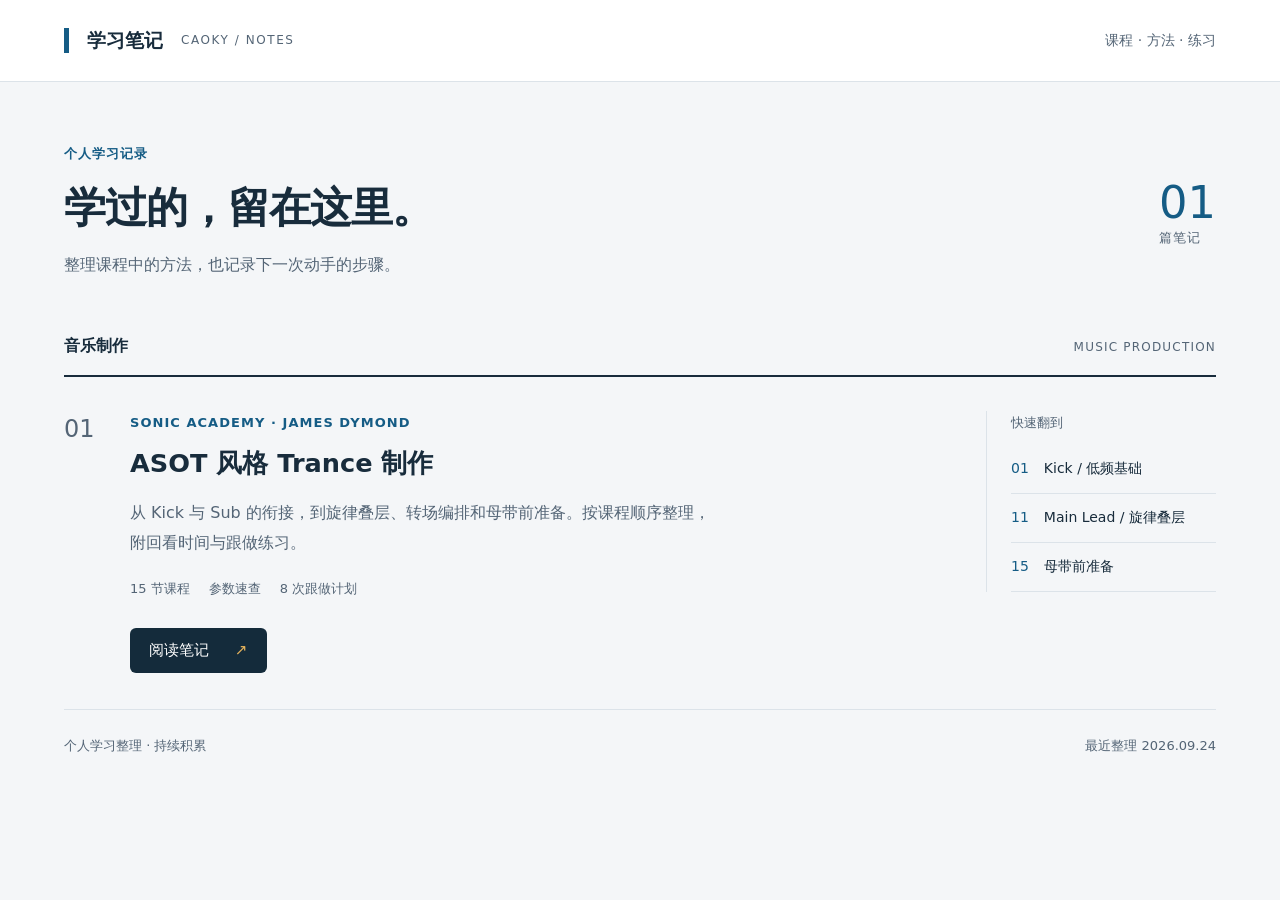
==== index.html @ b9918a4a "Publish personal learning notes with ASOT Trance course" ====
<!doctype html>
<html lang="zh-CN">
<head>
  <meta charset="utf-8">
  <meta name="viewport" content="width=device-width, initial-scale=1">
  <meta name="description" content="个人学习笔记：记录课程要点、制作方法与练习。">
  <meta name="theme-color" content="#142b3b">
  <title>学习笔记 · CAOKY</title>
  <link rel="icon" href="data:image/svg+xml,%3Csvg xmlns='http://www.w3.org/2000/svg' viewBox='0 0 32 32'%3E%3Crect width='32' height='32' rx='7' fill='%23142b3b'/%3E%3Cpath d='M9 8h14M9 16h10M9 24h14' stroke='%23e4b25c' stroke-width='3'/%3E%3C/svg%3E">
  <link rel="stylesheet" href="assets/site.css">
</head>
<body>
  <a class="skip-link" href="#main">跳到笔记列表</a>
  <header class="site-header"><a class="brand" href="./">学习笔记<span>CAOKY / NOTES</span></a><span class="header-label">课程 · 方法 · 练习</span></header>
  <main id="main" class="library" tabindex="-1">
    <div class="library-heading"><div><div class="eyebrow">个人学习记录</div><h1>学过的，留在这里。</h1><p>整理课程中的方法，也记录下一次动手的步骤。</p></div><span class="library-count">01 <span>篇笔记</span></span></div>
    <section class="note-collection" aria-labelledby="music-heading">
      <div class="collection-label"><h2 id="music-heading">音乐制作</h2><span>MUSIC PRODUCTION</span></div>
      <article class="note-entry">
        <div class="note-number" aria-hidden="true">01</div>
        <div class="note-details"><div class="eyebrow">SONIC ACADEMY · JAMES DYMOND</div><h3><a href="notes/asot-trance/">ASOT 风格 Trance 制作</a></h3><p>从 Kick 与 Sub 的衔接，到旋律叠层、转场编排和母带前准备。按课程顺序整理，附回看时间与跟做练习。</p><div class="note-meta"><span>15 节课程</span><span>参数速查</span><span>8 次跟做计划</span></div><a class="read-link" href="notes/asot-trance/">阅读笔记 <span aria-hidden="true">↗</span></a></div>
        <div class="quick-access"><span class="quick-label">快速翻到</span><a href="notes/asot-trance/#chapter-01">01 <span>Kick / 低频基础</span></a><a href="notes/asot-trance/#chapter-11">11 <span>Main Lead / 旋律叠层</span></a><a href="notes/asot-trance/#chapter-15">15 <span>母带前准备</span></a></div>
      </article>
    </section>
    <footer class="library-footer"><span>个人学习整理 · 持续积累</span><span>最近整理 <time datetime="2026-09-24">2026.09.24</time></span></footer>
  </main>
</body>
</html>
---- assets/site.css ----
:root{color-scheme:light;--canvas:#f4f6f8;--paper:#fff;--ink:#182c3c;--muted:#546576;--line:#dce3e9;--accent:#155c85;--nav:#142b3b;--gold:#e4b25c;--radius:6px;--body-font:"Microsoft YaHei","PingFang SC","Noto Sans CJK SC",system-ui,sans-serif}
*{box-sizing:border-box}html{scroll-padding-top:95px}body{margin:0;background:var(--canvas);color:var(--ink);font:1rem/1.85 var(--body-font);overflow-wrap:anywhere}a{color:var(--accent);text-underline-offset:5px}a:hover{text-decoration-thickness:2px}a,button,summary{-webkit-tap-highlight-color:transparent}a:focus-visible,button:focus-visible,summary:focus-visible,[tabindex="0"]:focus-visible{outline:3px solid #bf7006;outline-offset:4px}button{font:inherit;cursor:pointer}button[hidden]{display:none}.skip-link{position:fixed;inset-block-start:-100px;inset-inline-start:16px;z-index:20;background:var(--paper);padding:12px 20px}.skip-link:focus{inset-block-start:8px}.site-header{position:sticky;inset-block-start:0;z-index:5;display:flex;align-items:center;justify-content:space-between;gap:20px;min-height:82px;padding:12px clamp(20px,5vw,76px);background:var(--paper);border-bottom:1px solid var(--line)}.brand{display:flex;align-items:center;gap:18px;font-size:1.2rem;font-weight:700;color:var(--ink);text-decoration:none;white-space:nowrap}.brand:before{content:"";display:block;height:25px;width:5px;background:var(--accent)}.brand span{font-size:.75rem;font-weight:500;letter-spacing:.13em;color:var(--muted)}.header-label,.back-link{font-size:.875rem;color:var(--muted)}.back-link{padding:8px 0}.eyebrow{font-size:.8125rem;font-weight:600;letter-spacing:.08em;color:var(--accent)}.library{max-width:1280px;margin:0 auto;padding:60px clamp(20px,5vw,76px) 30px}.library-heading{display:flex;align-items:center;justify-content:space-between;gap:30px;margin-bottom:52px}h1,h2,h3,p{margin:0}.library h1{font-size:clamp(1.85rem,3.5vw,2.65rem);font-weight:650;letter-spacing:-.025em;line-height:1.5;margin:10px 0}.library-heading p{color:var(--muted)}.library-count{font-size:2.8rem;font-weight:300;line-height:1.25;color:var(--accent);font-variant-numeric:tabular-nums}.library-count span{display:block;font-size:.8125rem;letter-spacing:.08em;color:var(--muted)}.collection-label{display:flex;align-items:baseline;justify-content:space-between;gap:16px;padding-bottom:14px;border-bottom:2px solid var(--ink)}.collection-label h2{font-size:1rem;font-weight:650}.collection-label>span{font-size:.75rem;letter-spacing:.1em;color:var(--muted)}.note-entry{display:grid;grid-template-columns:40px minmax(0,1fr) 230px;gap:26px;padding:34px 0 36px;border-bottom:1px solid var(--line)}.note-number{font-size:1.5rem;font-weight:300;color:var(--muted);line-height:1.5}.note-details h3{font-size:clamp(1.4rem,2vw,1.8rem);line-height:1.5;margin:9px 0 16px}.note-details h3 a{color:var(--ink);text-decoration:none}.note-details h3 a:hover{color:var(--accent);text-decoration:underline}.note-details p{max-width:580px;color:var(--muted)}.note-meta,.article-meta{display:flex;flex-wrap:wrap;gap:7px 19px;color:var(--muted);font-size:.8125rem;margin-top:20px}.read-link{display:inline-flex;align-items:center;gap:26px;color:var(--paper);background:var(--nav);padding:9px 19px;border-radius:var(--radius);text-decoration:none;font-size:.9375rem;margin-top:26px;min-height:44px}.read-link:hover{background:#23475f}.read-link span{color:var(--gold)}.quick-access{border-inline-start:1px solid var(--line);padding-inline-start:24px;align-self:start}.quick-label{font-size:.8125rem;color:var(--muted);display:block;margin-bottom:10px}.quick-access a{display:flex;gap:15px;align-items:baseline;font-size:.875rem;text-decoration:none;padding:11px 0;border-bottom:1px solid var(--line);font-variant-numeric:tabular-nums}.quick-access a span{color:var(--ink)}.quick-access a:hover span{color:var(--accent)}.library-footer{display:flex;justify-content:space-between;gap:18px;font-size:.8125rem;color:var(--muted);padding:24px 0}.reader-layout{display:grid;grid-template-columns:286px minmax(0,1fr);max-width:1500px;margin:0 auto}.reader-nav{background:var(--nav);color:#dce6ee;align-self:start;position:sticky;top:82px;height:calc(100dvh - 82px);overflow:auto;padding:26px 20px 40px;scrollbar-color:#637c8d var(--nav);scrollbar-width:thin}.chapter-menu summary{padding:6px 9px 17px;cursor:pointer;color:#fff;font-size:.9375rem;font-weight:600;list-style-position:inside}.menu-hint{font-size:.75rem;font-weight:400;color:#bed0de;margin-inline-start:10px}.chapter-menu nav{display:flex;flex-direction:column;gap:4px}.chapter-menu nav a{border-inline-start:2px solid transparent;color:#c3d1dc;font-size:.875rem;line-height:1.65;text-decoration:none;padding:8px 10px}.chapter-menu nav a:hover{background:#213d50;color:#fff}.chapter-menu nav a[aria-current="location"]{border-inline-start-color:var(--gold);color:#fff;background:#213d50}.chapter-menu nav a:focus-visible,.chapter-menu summary:focus-visible{outline-color:var(--gold)}.reading-main{min-width:0;background:var(--paper);padding:46px clamp(24px,5vw,76px) 32px}.article-heading,.prose,.article-footer{max-width:780px;margin-inline:auto}.article-heading{padding-bottom:35px;border-bottom:1px solid var(--line)}.article-heading h1{font-size:clamp(2rem,3.4vw,3rem);line-height:1.4;font-weight:650;letter-spacing:-.035em;margin:13px 0}.title-break{display:none}.article-deck{color:var(--muted)}.article-actions{display:flex;flex-wrap:wrap;gap:12px 24px;margin-top:22px;align-items:center;font-size:.875rem}.article-actions a{padding-block:7px}.article-actions button{background:none;border:0;border-bottom:1px solid currentColor;border-radius:0;color:var(--accent);padding:7px 0;font-size:.875rem}.prose{font-size:1rem;line-height:1.95}.prose>p:first-child{margin-top:26px;color:var(--muted);font-size:.875rem}.prose p{margin:17px 0}.prose h2{font-size:1.45rem;line-height:1.6;font-weight:650;padding-top:26px;margin-top:34px;margin-bottom:20px;border-top:1px solid var(--line);scroll-margin-top:100px}.prose h2[id^="chapter-"]{border-top:2px solid var(--accent)}.prose strong{font-weight:650;color:#112e42}.prose ul,.prose ol{padding-inline-start:25px;margin-block:18px}.prose li{padding-inline-start:3px;margin-block:10px}.prose li::marker{color:var(--accent)}.prose code{font: .9em/1.6 Consolas,"Microsoft YaHei",monospace;background:#eef3f6;padding:2px 5px;border-radius:3px;box-decoration-break:clone;-webkit-box-decoration-break:clone}.table-scroll{max-width:100%;overflow-x:auto;margin:24px 0;border:1px solid var(--line);border-radius:var(--radius);overscroll-behavior-inline:contain}.prose table{width:100%;border-collapse:collapse;font-size:.875rem;line-height:1.75;min-width:520px}.prose th,.prose td{text-align:start;padding:12px 14px;vertical-align:top;border-bottom:1px solid var(--line)}.prose th{background:#edf3f7;font-weight:650;white-space:nowrap}.prose tr:last-child td{border-bottom:0}.prose tr:nth-child(even) td{background:#fafbfd}.prose input[type="checkbox"]{width:16px;height:16px}.article-footer{display:flex;justify-content:space-between;gap:20px;padding-top:30px;margin-top:40px;border-top:1px solid var(--line);font-size:.875rem}.article-footer a{padding-block:8px}h2[tabindex="-1"]:focus{outline:0}h2[tabindex="-1"]:focus-visible{outline:2px solid var(--accent);outline-offset:5px}
@media(min-width:1500px){.reader-layout{border-inline:1px solid var(--line)}}
@media(max-width:1000px){.note-entry{grid-template-columns:30px minmax(0,1fr);gap:20px}.quick-access{grid-column:2;display:flex;flex-wrap:wrap;gap:0 22px;border:0;padding:0}.quick-label{width:100%;margin:0}.quick-access a{border:0}.reader-layout{grid-template-columns:245px minmax(0,1fr)}.reading-main{padding-inline:28px}.reader-nav{padding-inline:12px}.article-heading h1{font-size:2.2rem}}
@media(max-width:760px){html{scroll-padding-top:160px}.site-header{min-height:70px;padding:12px 20px}.brand{font-size:1.0625rem;gap:12px}.brand span{font-size:.6875rem}.header-label{display:none}.library{padding-top:35px}.library-heading{margin-bottom:35px;gap:18px}.library-count{font-size:2rem}.library-heading p{font-size:.9375rem}.collection-label>span{font-size:.6875rem}.note-entry{padding-top:24px;gap:12px}.note-details .eyebrow{font-size:.75rem}.note-details h3{font-size:1.45rem}.note-meta{gap:6px 13px}.library-footer{flex-direction:column;gap:5px}.reader-layout{display:block}.reader-nav{position:sticky;top:70px;height:auto;max-height:55dvh;z-index:4;padding:0 20px;border-bottom:1px solid #304c60}.chapter-menu summary{padding:11px 0;min-height:49px;display:list-item}.menu-hint{float:right;line-height:28px}.chapter-menu nav{padding-block:0 16px;max-height:calc(55dvh - 52px);overflow:auto}.chapter-menu nav a{min-height:44px}.reading-main{padding:32px 21px}.article-heading h1{font-size:2rem}.title-break{display:block}.article-meta{gap:6px 14px}.article-heading{padding-bottom:26px}.prose h2{font-size:1.3rem;scroll-margin-top:145px}.prose p{margin-block:17px}.prose ul,.prose ol{padding-inline-start:22px}.prose td,.prose th{padding:10px}.prose table{font-size:.875rem}.back-link{font-size:.8125rem;white-space:nowrap}.article-footer{gap:12px}.prose{line-height:1.9}}
@media(max-width:370px){.brand span{display:none}.library-count{display:none}.note-entry{grid-template-columns:minmax(0,1fr)}.note-number{display:none}.quick-access{grid-column:1}.collection-label>span{display:none}.article-heading h1{font-size:1.85rem}}
@media print{html{scroll-padding:0}body{background:white;font-size:11pt}.site-header,.reader-nav,.skip-link,.article-actions,.article-footer{display:none}.reader-layout{display:block}.reading-main{padding:0}.article-heading,.prose{max-width:none}.article-heading h1{font-size:25pt}.prose{font-size:11pt;line-height:1.7}.prose h2{font-size:15pt;break-after:avoid;margin-top:25px}.table-scroll{overflow:visible;border-radius:0}.prose table{min-width:0;font-size:9pt}.prose tr{break-inside:avoid}.prose th,.prose td{padding:7px}a{color:inherit;text-decoration:none}.title-break{display:none}}
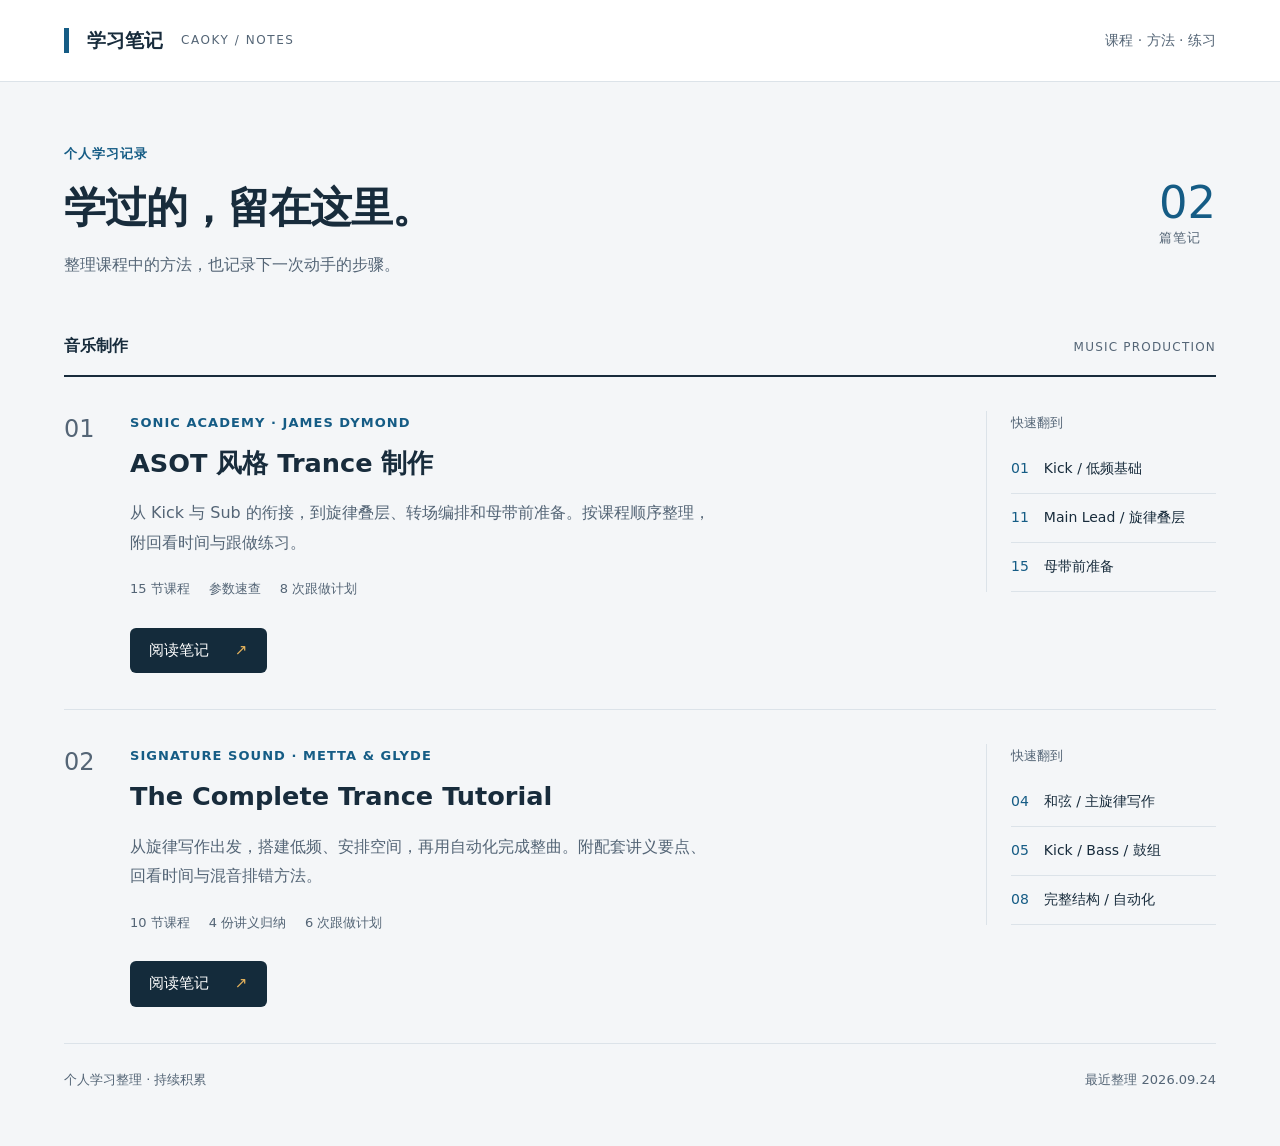
==== commit ac4410b2: "Add Signature Sound Trance tutorial study notes" ====
--- a/index.html
+++ b/index.html
@@ -13,7 +13,7 @@
   <a class="skip-link" href="#main">跳到笔记列表</a>
   <header class="site-header"><a class="brand" href="./">学习笔记<span>CAOKY / NOTES</span></a><span class="header-label">课程 · 方法 · 练习</span></header>
   <main id="main" class="library" tabindex="-1">
-    <div class="library-heading"><div><div class="eyebrow">个人学习记录</div><h1>学过的，留在这里。</h1><p>整理课程中的方法，也记录下一次动手的步骤。</p></div><span class="library-count">01 <span>篇笔记</span></span></div>
+    <div class="library-heading"><div><div class="eyebrow">个人学习记录</div><h1>学过的，留在这里。</h1><p>整理课程中的方法，也记录下一次动手的步骤。</p></div><span class="library-count">02 <span>篇笔记</span></span></div>
     <section class="note-collection" aria-labelledby="music-heading">
       <div class="collection-label"><h2 id="music-heading">音乐制作</h2><span>MUSIC PRODUCTION</span></div>
       <article class="note-entry">
@@ -21,6 +21,11 @@
         <div class="note-details"><div class="eyebrow">SONIC ACADEMY · JAMES DYMOND</div><h3><a href="notes/asot-trance/">ASOT 风格 Trance 制作</a></h3><p>从 Kick 与 Sub 的衔接，到旋律叠层、转场编排和母带前准备。按课程顺序整理，附回看时间与跟做练习。</p><div class="note-meta"><span>15 节课程</span><span>参数速查</span><span>8 次跟做计划</span></div><a class="read-link" href="notes/asot-trance/">阅读笔记 <span aria-hidden="true">↗</span></a></div>
         <div class="quick-access"><span class="quick-label">快速翻到</span><a href="notes/asot-trance/#chapter-01">01 <span>Kick / 低频基础</span></a><a href="notes/asot-trance/#chapter-11">11 <span>Main Lead / 旋律叠层</span></a><a href="notes/asot-trance/#chapter-15">15 <span>母带前准备</span></a></div>
       </article>
+      <article class="note-entry">
+        <div class="note-number" aria-hidden="true">02</div>
+        <div class="note-details"><div class="eyebrow">SIGNATURE SOUND · METTA &amp; GLYDE</div><h3><a href="notes/signature-trance/">The Complete Trance Tutorial</a></h3><p>从旋律写作出发，搭建低频、安排空间，再用自动化完成整曲。附配套讲义要点、回看时间与混音排错方法。</p><div class="note-meta"><span>10 节课程</span><span>4 份讲义归纳</span><span>6 次跟做计划</span></div><a class="read-link" href="notes/signature-trance/">阅读笔记 <span aria-hidden="true">↗</span></a></div>
+        <div class="quick-access"><span class="quick-label">快速翻到</span><a href="notes/signature-trance/#chapter-04">04 <span>和弦 / 主旋律写作</span></a><a href="notes/signature-trance/#chapter-05">05 <span>Kick / Bass / 鼓组</span></a><a href="notes/signature-trance/#chapter-08">08 <span>完整结构 / 自动化</span></a></div>
+      </article>
     </section>
     <footer class="library-footer"><span>个人学习整理 · 持续积累</span><span>最近整理 <time datetime="2026-09-24">2026.09.24</time></span></footer>
   </main>
--- a/assets/site.css
+++ b/assets/site.css
@@ -1,5 +1,6 @@
 :root{color-scheme:light;--canvas:#f4f6f8;--paper:#fff;--ink:#182c3c;--muted:#546576;--line:#dce3e9;--accent:#155c85;--nav:#142b3b;--gold:#e4b25c;--radius:6px;--body-font:"Microsoft YaHei","PingFang SC","Noto Sans CJK SC",system-ui,sans-serif}
 *{box-sizing:border-box}html{scroll-padding-top:95px}body{margin:0;background:var(--canvas);color:var(--ink);font:1rem/1.85 var(--body-font);overflow-wrap:anywhere}a{color:var(--accent);text-underline-offset:5px}a:hover{text-decoration-thickness:2px}a,button,summary{-webkit-tap-highlight-color:transparent}a:focus-visible,button:focus-visible,summary:focus-visible,[tabindex="0"]:focus-visible{outline:3px solid #bf7006;outline-offset:4px}button{font:inherit;cursor:pointer}button[hidden]{display:none}.skip-link{position:fixed;inset-block-start:-100px;inset-inline-start:16px;z-index:20;background:var(--paper);padding:12px 20px}.skip-link:focus{inset-block-start:8px}.site-header{position:sticky;inset-block-start:0;z-index:5;display:flex;align-items:center;justify-content:space-between;gap:20px;min-height:82px;padding:12px clamp(20px,5vw,76px);background:var(--paper);border-bottom:1px solid var(--line)}.brand{display:flex;align-items:center;gap:18px;font-size:1.2rem;font-weight:700;color:var(--ink);text-decoration:none;white-space:nowrap}.brand:before{content:"";display:block;height:25px;width:5px;background:var(--accent)}.brand span{font-size:.75rem;font-weight:500;letter-spacing:.13em;color:var(--muted)}.header-label,.back-link{font-size:.875rem;color:var(--muted)}.back-link{padding:8px 0}.eyebrow{font-size:.8125rem;font-weight:600;letter-spacing:.08em;color:var(--accent)}.library{max-width:1280px;margin:0 auto;padding:60px clamp(20px,5vw,76px) 30px}.library-heading{display:flex;align-items:center;justify-content:space-between;gap:30px;margin-bottom:52px}h1,h2,h3,p{margin:0}.library h1{font-size:clamp(1.85rem,3.5vw,2.65rem);font-weight:650;letter-spacing:-.025em;line-height:1.5;margin:10px 0}.library-heading p{color:var(--muted)}.library-count{font-size:2.8rem;font-weight:300;line-height:1.25;color:var(--accent);font-variant-numeric:tabular-nums}.library-count span{display:block;font-size:.8125rem;letter-spacing:.08em;color:var(--muted)}.collection-label{display:flex;align-items:baseline;justify-content:space-between;gap:16px;padding-bottom:14px;border-bottom:2px solid var(--ink)}.collection-label h2{font-size:1rem;font-weight:650}.collection-label>span{font-size:.75rem;letter-spacing:.1em;color:var(--muted)}.note-entry{display:grid;grid-template-columns:40px minmax(0,1fr) 230px;gap:26px;padding:34px 0 36px;border-bottom:1px solid var(--line)}.note-number{font-size:1.5rem;font-weight:300;color:var(--muted);line-height:1.5}.note-details h3{font-size:clamp(1.4rem,2vw,1.8rem);line-height:1.5;margin:9px 0 16px}.note-details h3 a{color:var(--ink);text-decoration:none}.note-details h3 a:hover{color:var(--accent);text-decoration:underline}.note-details p{max-width:580px;color:var(--muted)}.note-meta,.article-meta{display:flex;flex-wrap:wrap;gap:7px 19px;color:var(--muted);font-size:.8125rem;margin-top:20px}.read-link{display:inline-flex;align-items:center;gap:26px;color:var(--paper);background:var(--nav);padding:9px 19px;border-radius:var(--radius);text-decoration:none;font-size:.9375rem;margin-top:26px;min-height:44px}.read-link:hover{background:#23475f}.read-link span{color:var(--gold)}.quick-access{border-inline-start:1px solid var(--line);padding-inline-start:24px;align-self:start}.quick-label{font-size:.8125rem;color:var(--muted);display:block;margin-bottom:10px}.quick-access a{display:flex;gap:15px;align-items:baseline;font-size:.875rem;text-decoration:none;padding:11px 0;border-bottom:1px solid var(--line);font-variant-numeric:tabular-nums}.quick-access a span{color:var(--ink)}.quick-access a:hover span{color:var(--accent)}.library-footer{display:flex;justify-content:space-between;gap:18px;font-size:.8125rem;color:var(--muted);padding:24px 0}.reader-layout{display:grid;grid-template-columns:286px minmax(0,1fr);max-width:1500px;margin:0 auto}.reader-nav{background:var(--nav);color:#dce6ee;align-self:start;position:sticky;top:82px;height:calc(100dvh - 82px);overflow:auto;padding:26px 20px 40px;scrollbar-color:#637c8d var(--nav);scrollbar-width:thin}.chapter-menu summary{padding:6px 9px 17px;cursor:pointer;color:#fff;font-size:.9375rem;font-weight:600;list-style-position:inside}.menu-hint{font-size:.75rem;font-weight:400;color:#bed0de;margin-inline-start:10px}.chapter-menu nav{display:flex;flex-direction:column;gap:4px}.chapter-menu nav a{border-inline-start:2px solid transparent;color:#c3d1dc;font-size:.875rem;line-height:1.65;text-decoration:none;padding:8px 10px}.chapter-menu nav a:hover{background:#213d50;color:#fff}.chapter-menu nav a[aria-current="location"]{border-inline-start-color:var(--gold);color:#fff;background:#213d50}.chapter-menu nav a:focus-visible,.chapter-menu summary:focus-visible{outline-color:var(--gold)}.reading-main{min-width:0;background:var(--paper);padding:46px clamp(24px,5vw,76px) 32px}.article-heading,.prose,.article-footer{max-width:780px;margin-inline:auto}.article-heading{padding-bottom:35px;border-bottom:1px solid var(--line)}.article-heading h1{font-size:clamp(2rem,3.4vw,3rem);line-height:1.4;font-weight:650;letter-spacing:-.035em;margin:13px 0}.title-break{display:none}.article-deck{color:var(--muted)}.article-actions{display:flex;flex-wrap:wrap;gap:12px 24px;margin-top:22px;align-items:center;font-size:.875rem}.article-actions a{padding-block:7px}.article-actions button{background:none;border:0;border-bottom:1px solid currentColor;border-radius:0;color:var(--accent);padding:7px 0;font-size:.875rem}.prose{font-size:1rem;line-height:1.95}.prose>p:first-child{margin-top:26px;color:var(--muted);font-size:.875rem}.prose p{margin:17px 0}.prose h2{font-size:1.45rem;line-height:1.6;font-weight:650;padding-top:26px;margin-top:34px;margin-bottom:20px;border-top:1px solid var(--line);scroll-margin-top:100px}.prose h2[id^="chapter-"]{border-top:2px solid var(--accent)}.prose strong{font-weight:650;color:#112e42}.prose ul,.prose ol{padding-inline-start:25px;margin-block:18px}.prose li{padding-inline-start:3px;margin-block:10px}.prose li::marker{color:var(--accent)}.prose code{font: .9em/1.6 Consolas,"Microsoft YaHei",monospace;background:#eef3f6;padding:2px 5px;border-radius:3px;box-decoration-break:clone;-webkit-box-decoration-break:clone}.table-scroll{max-width:100%;overflow-x:auto;margin:24px 0;border:1px solid var(--line);border-radius:var(--radius);overscroll-behavior-inline:contain}.prose table{width:100%;border-collapse:collapse;font-size:.875rem;line-height:1.75;min-width:520px}.prose th,.prose td{text-align:start;padding:12px 14px;vertical-align:top;border-bottom:1px solid var(--line)}.prose th{background:#edf3f7;font-weight:650;white-space:nowrap}.prose tr:last-child td{border-bottom:0}.prose tr:nth-child(even) td{background:#fafbfd}.prose input[type="checkbox"]{width:16px;height:16px}.article-footer{display:flex;justify-content:space-between;gap:20px;padding-top:30px;margin-top:40px;border-top:1px solid var(--line);font-size:.875rem}.article-footer a{padding-block:8px}h2[tabindex="-1"]:focus{outline:0}h2[tabindex="-1"]:focus-visible{outline:2px solid var(--accent);outline-offset:5px}
+.brand{min-width:0}.brand:before{flex-shrink:0}.brand span{min-width:0;overflow:hidden;text-overflow:ellipsis}.prose blockquote{margin:24px 0;padding:1px 18px;border-left:3px solid var(--line);color:var(--muted);font-size:.9375rem}
 @media(min-width:1500px){.reader-layout{border-inline:1px solid var(--line)}}
 @media(max-width:1000px){.note-entry{grid-template-columns:30px minmax(0,1fr);gap:20px}.quick-access{grid-column:2;display:flex;flex-wrap:wrap;gap:0 22px;border:0;padding:0}.quick-label{width:100%;margin:0}.quick-access a{border:0}.reader-layout{grid-template-columns:245px minmax(0,1fr)}.reading-main{padding-inline:28px}.reader-nav{padding-inline:12px}.article-heading h1{font-size:2.2rem}}
 @media(max-width:760px){html{scroll-padding-top:160px}.site-header{min-height:70px;padding:12px 20px}.brand{font-size:1.0625rem;gap:12px}.brand span{font-size:.6875rem}.header-label{display:none}.library{padding-top:35px}.library-heading{margin-bottom:35px;gap:18px}.library-count{font-size:2rem}.library-heading p{font-size:.9375rem}.collection-label>span{font-size:.6875rem}.note-entry{padding-top:24px;gap:12px}.note-details .eyebrow{font-size:.75rem}.note-details h3{font-size:1.45rem}.note-meta{gap:6px 13px}.library-footer{flex-direction:column;gap:5px}.reader-layout{display:block}.reader-nav{position:sticky;top:70px;height:auto;max-height:55dvh;z-index:4;padding:0 20px;border-bottom:1px solid #304c60}.chapter-menu summary{padding:11px 0;min-height:49px;display:list-item}.menu-hint{float:right;line-height:28px}.chapter-menu nav{padding-block:0 16px;max-height:calc(55dvh - 52px);overflow:auto}.chapter-menu nav a{min-height:44px}.reading-main{padding:32px 21px}.article-heading h1{font-size:2rem}.title-break{display:block}.article-meta{gap:6px 14px}.article-heading{padding-bottom:26px}.prose h2{font-size:1.3rem;scroll-margin-top:145px}.prose p{margin-block:17px}.prose ul,.prose ol{padding-inline-start:22px}.prose td,.prose th{padding:10px}.prose table{font-size:.875rem}.back-link{font-size:.8125rem;white-space:nowrap}.article-footer{gap:12px}.prose{line-height:1.9}}
